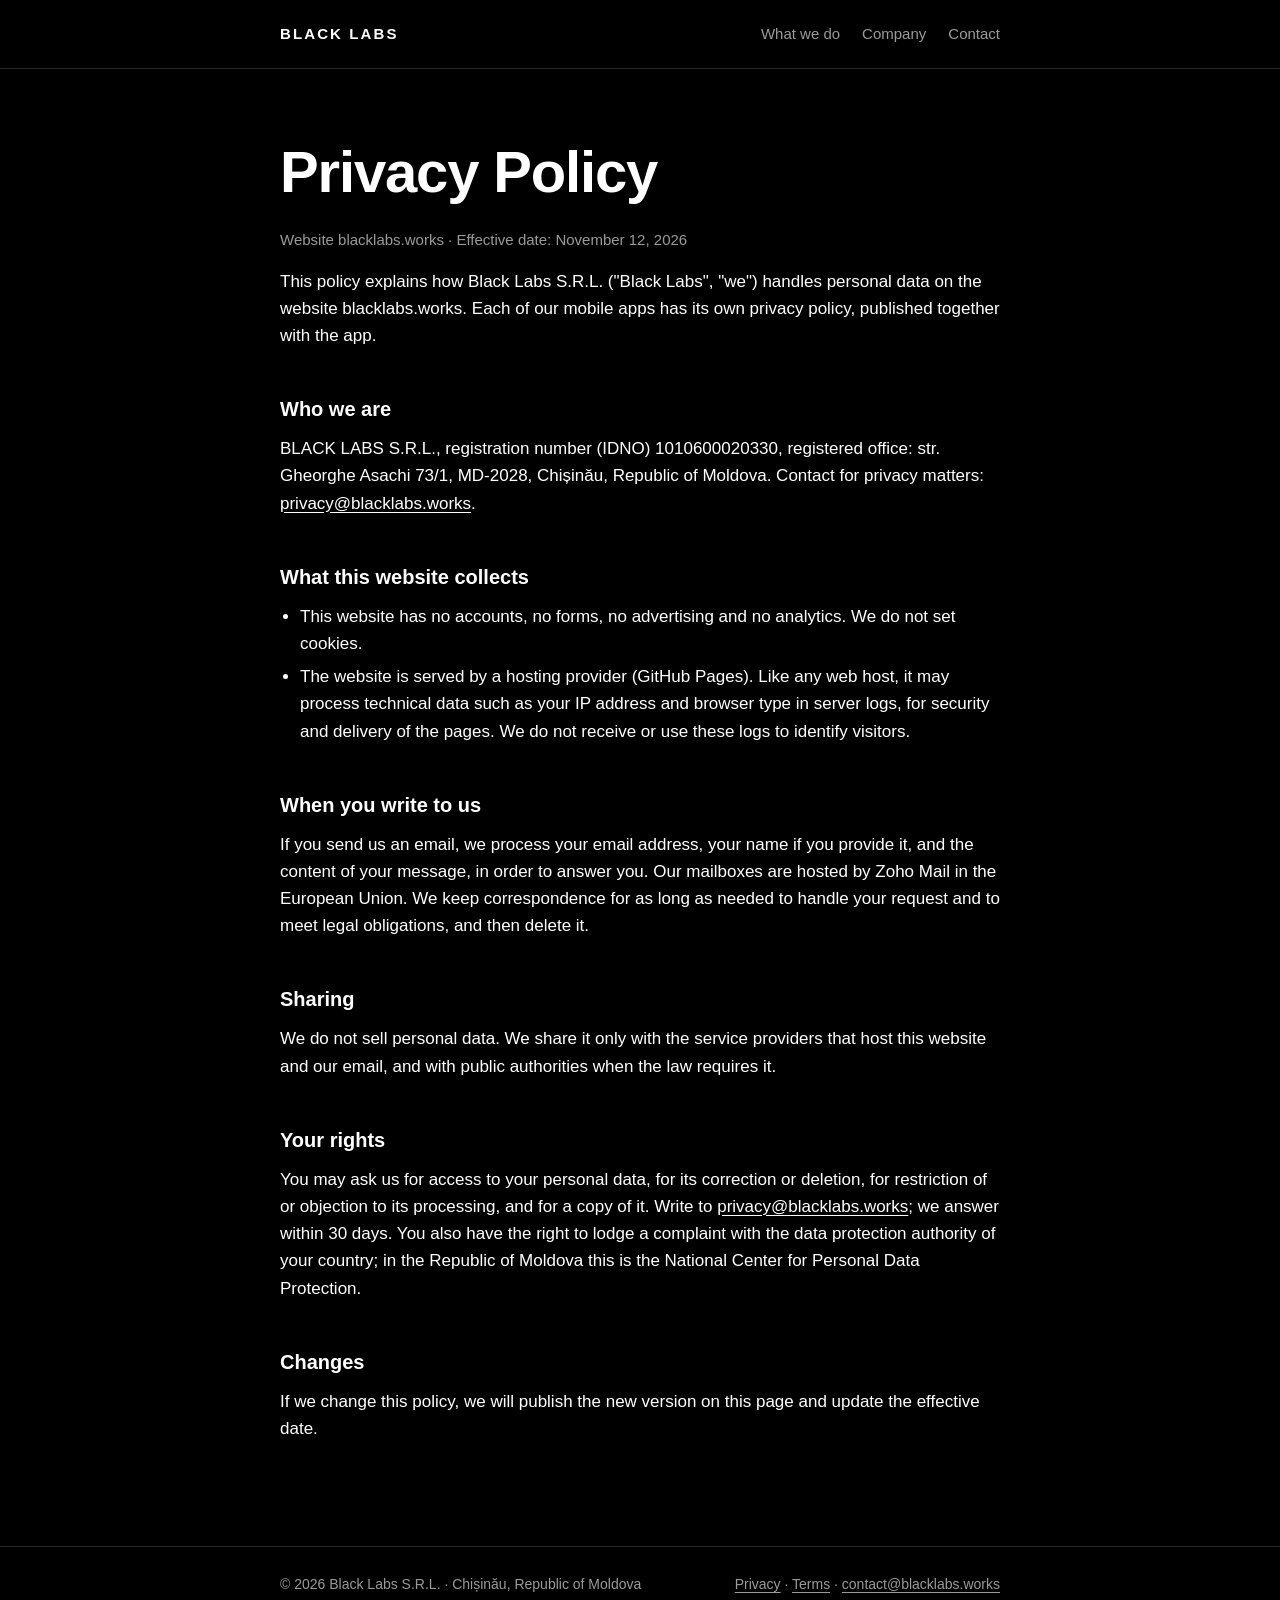
==== privacy/index.html @ fc976a8d "Company website: home, privacy, terms (static, no scripts, no cookies) Co-Authored-By: Claude Fable " ====
<!doctype html>
<html lang="en">
<head>
<meta charset="utf-8">
<meta name="viewport" content="width=device-width, initial-scale=1">
<title>Privacy Policy — Black Labs</title>
<meta name="description" content="Privacy policy of the blacklabs.works website, operated by Black Labs S.R.L.">
<link rel="canonical" href="https://blacklabs.works/privacy/">
<link rel="icon" href="/favicon.svg" type="image/svg+xml">
<link rel="stylesheet" href="/style.css">
</head>
<body>
<header><div class="wrap">
<a class="brand" href="/">Black Labs</a>
<nav aria-label="Main"><a href="/#what-we-do">What we do</a><a href="/#company">Company</a><a href="/#contact">Contact</a></nav>
</div></header>
<main class="doc"><div class="wrap">
<h1>Privacy Policy</h1>
<p class="meta">Website blacklabs.works · Effective date: November 12, 2026</p>
<p>This policy explains how Black Labs S.R.L. ("Black Labs", "we") handles personal data on the website blacklabs.works. Each of our mobile apps has its own privacy policy, published together with the app.</p>

<h2>Who we are</h2>
<p>BLACK LABS S.R.L., registration number (IDNO) 1010600020330, registered office: str. Gheorghe Asachi 73/1, MD-2028, Chișinău, Republic of Moldova. Contact for privacy matters: <a href="mailto:privacy@blacklabs.works">privacy@blacklabs.works</a>.</p>

<h2>What this website collects</h2>
<ul>
<li>This website has no accounts, no forms, no advertising and no analytics. We do not set cookies.</li>
<li>The website is served by a hosting provider (GitHub Pages). Like any web host, it may process technical data such as your IP address and browser type in server logs, for security and delivery of the pages. We do not receive or use these logs to identify visitors.</li>
</ul>

<h2>When you write to us</h2>
<p>If you send us an email, we process your email address, your name if you provide it, and the content of your message, in order to answer you. Our mailboxes are hosted by Zoho Mail in the European Union. We keep correspondence for as long as needed to handle your request and to meet legal obligations, and then delete it.</p>

<h2>Sharing</h2>
<p>We do not sell personal data. We share it only with the service providers that host this website and our email, and with public authorities when the law requires it.</p>

<h2>Your rights</h2>
<p>You may ask us for access to your personal data, for its correction or deletion, for restriction of or objection to its processing, and for a copy of it. Write to <a href="mailto:privacy@blacklabs.works">privacy@blacklabs.works</a>; we answer within 30 days. You also have the right to lodge a complaint with the data protection authority of your country; in the Republic of Moldova this is the National Center for Personal Data Protection.</p>

<h2>Changes</h2>
<p>If we change this policy, we will publish the new version on this page and update the effective date.</p>
</div></main>
<footer><div class="wrap">
<span>© 2026 Black Labs S.R.L. · Chișinău, Republic of Moldova</span>
<span><a href="/privacy/">Privacy</a> · <a href="/terms/">Terms</a> · <a href="mailto:contact@blacklabs.works">contact@blacklabs.works</a></span>
</div></footer>
</body>
</html>
---- style.css ----
:root{--bg:#000;--fg:#fff;--dim:#9a9a9a;--line:#262626}
*{box-sizing:border-box}
html{-webkit-text-size-adjust:100%}
body{margin:0;background:var(--bg);color:var(--fg);font:17px/1.6 -apple-system,BlinkMacSystemFont,"Segoe UI",Helvetica,Arial,sans-serif}
a{color:var(--fg);text-underline-offset:3px}
a:hover{color:var(--dim)}
.wrap{max-width:760px;margin:0 auto;padding:0 20px}
header{border-bottom:1px solid var(--line)}
header .wrap{display:flex;justify-content:space-between;align-items:center;gap:16px;padding-top:22px;padding-bottom:22px;flex-wrap:wrap}
.brand{font-weight:700;letter-spacing:.14em;text-transform:uppercase;text-decoration:none;font-size:15px}
nav{display:flex;gap:22px;flex-wrap:wrap}
nav a{text-decoration:none;color:var(--dim);font-size:15px}
nav a:hover,nav a[aria-current="page"]{color:var(--fg)}
main{padding:72px 0 88px}
h1{font-size:clamp(34px,7vw,58px);line-height:1.08;letter-spacing:-.02em;margin:0 0 24px;font-weight:700}
h2{font-size:13px;letter-spacing:.16em;text-transform:uppercase;color:var(--dim);font-weight:600;margin:64px 0 16px}
.doc h2{font-size:20px;letter-spacing:0;text-transform:none;color:var(--fg);margin:44px 0 10px}
p{margin:0 0 16px}
.lead{font-size:20px;color:#d6d6d6;max-width:620px}
.grid{display:grid;grid-template-columns:repeat(auto-fit,minmax(210px,1fr));gap:1px;background:var(--line);border:1px solid var(--line)}
.grid div{background:var(--bg);padding:22px}
.grid strong{display:block;margin-bottom:6px}
.grid span{color:var(--dim);font-size:15px}
dl{margin:0;display:grid;grid-template-columns:minmax(120px,190px) 1fr;border-top:1px solid var(--line)}
dt,dd{margin:0;padding:14px 0;border-bottom:1px solid var(--line)}
dt{color:var(--dim);font-size:15px}
ul{padding-left:20px;margin:0 0 16px}
li{margin-bottom:6px}
.meta{color:var(--dim);font-size:15px}
footer{border-top:1px solid var(--line);color:var(--dim);font-size:14px}
footer .wrap{padding-top:26px;padding-bottom:40px;display:flex;justify-content:space-between;gap:16px;flex-wrap:wrap}
footer a{color:var(--dim)}
@media (max-width:520px){dl{grid-template-columns:1fr}dt{border-bottom:0;padding-bottom:0}main{padding:48px 0 64px}}
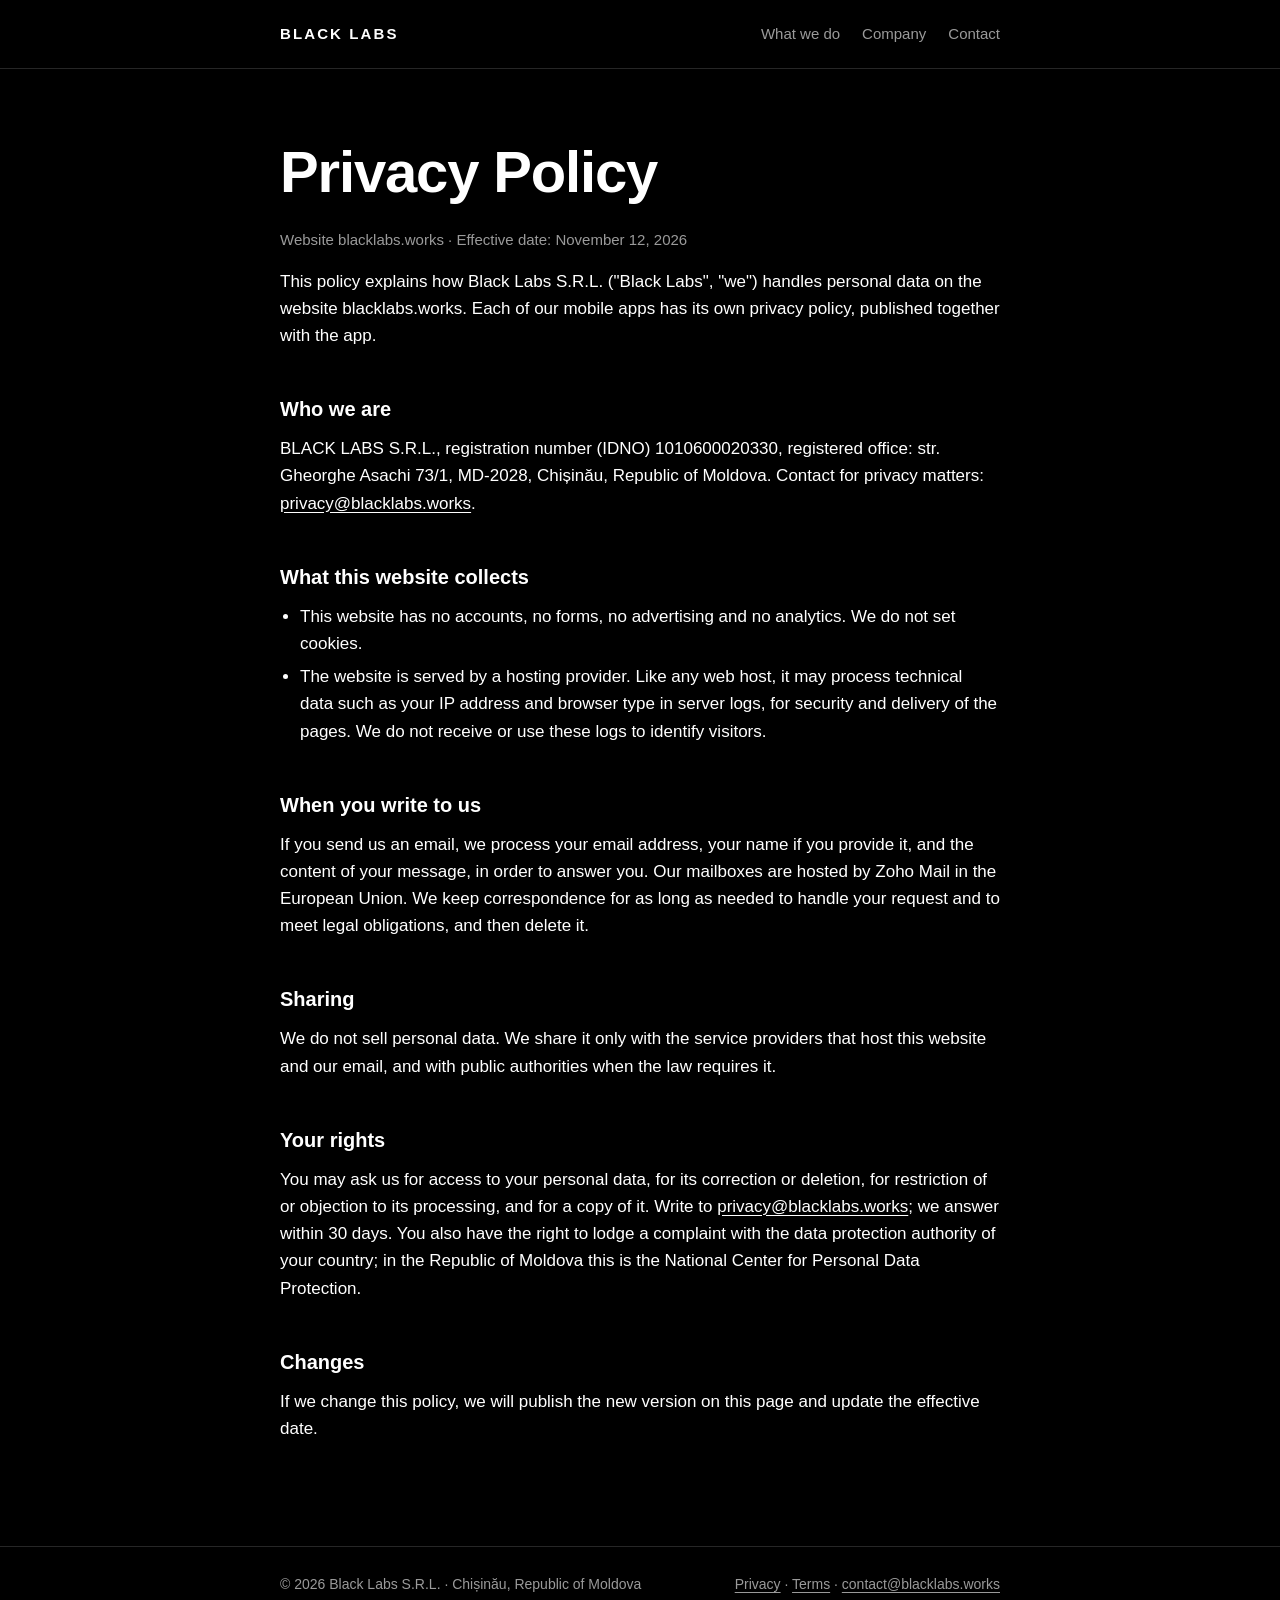
==== commit 9c575d3f: "Privacy: name the host generically Co-Authored-By: Claude Fable 5.2 <noreply@anthropic.com> Claude-S" ====
--- a/privacy/index.html
+++ b/privacy/index.html
@@ -25,7 +25,7 @@
 <h2>What this website collects</h2>
 <ul>
 <li>This website has no accounts, no forms, no advertising and no analytics. We do not set cookies.</li>
-<li>The website is served by a hosting provider (GitHub Pages). Like any web host, it may process technical data such as your IP address and browser type in server logs, for security and delivery of the pages. We do not receive or use these logs to identify visitors.</li>
+<li>The website is served by a hosting provider. Like any web host, it may process technical data such as your IP address and browser type in server logs, for security and delivery of the pages. We do not receive or use these logs to identify visitors.</li>
 </ul>
 
 <h2>When you write to us</h2>
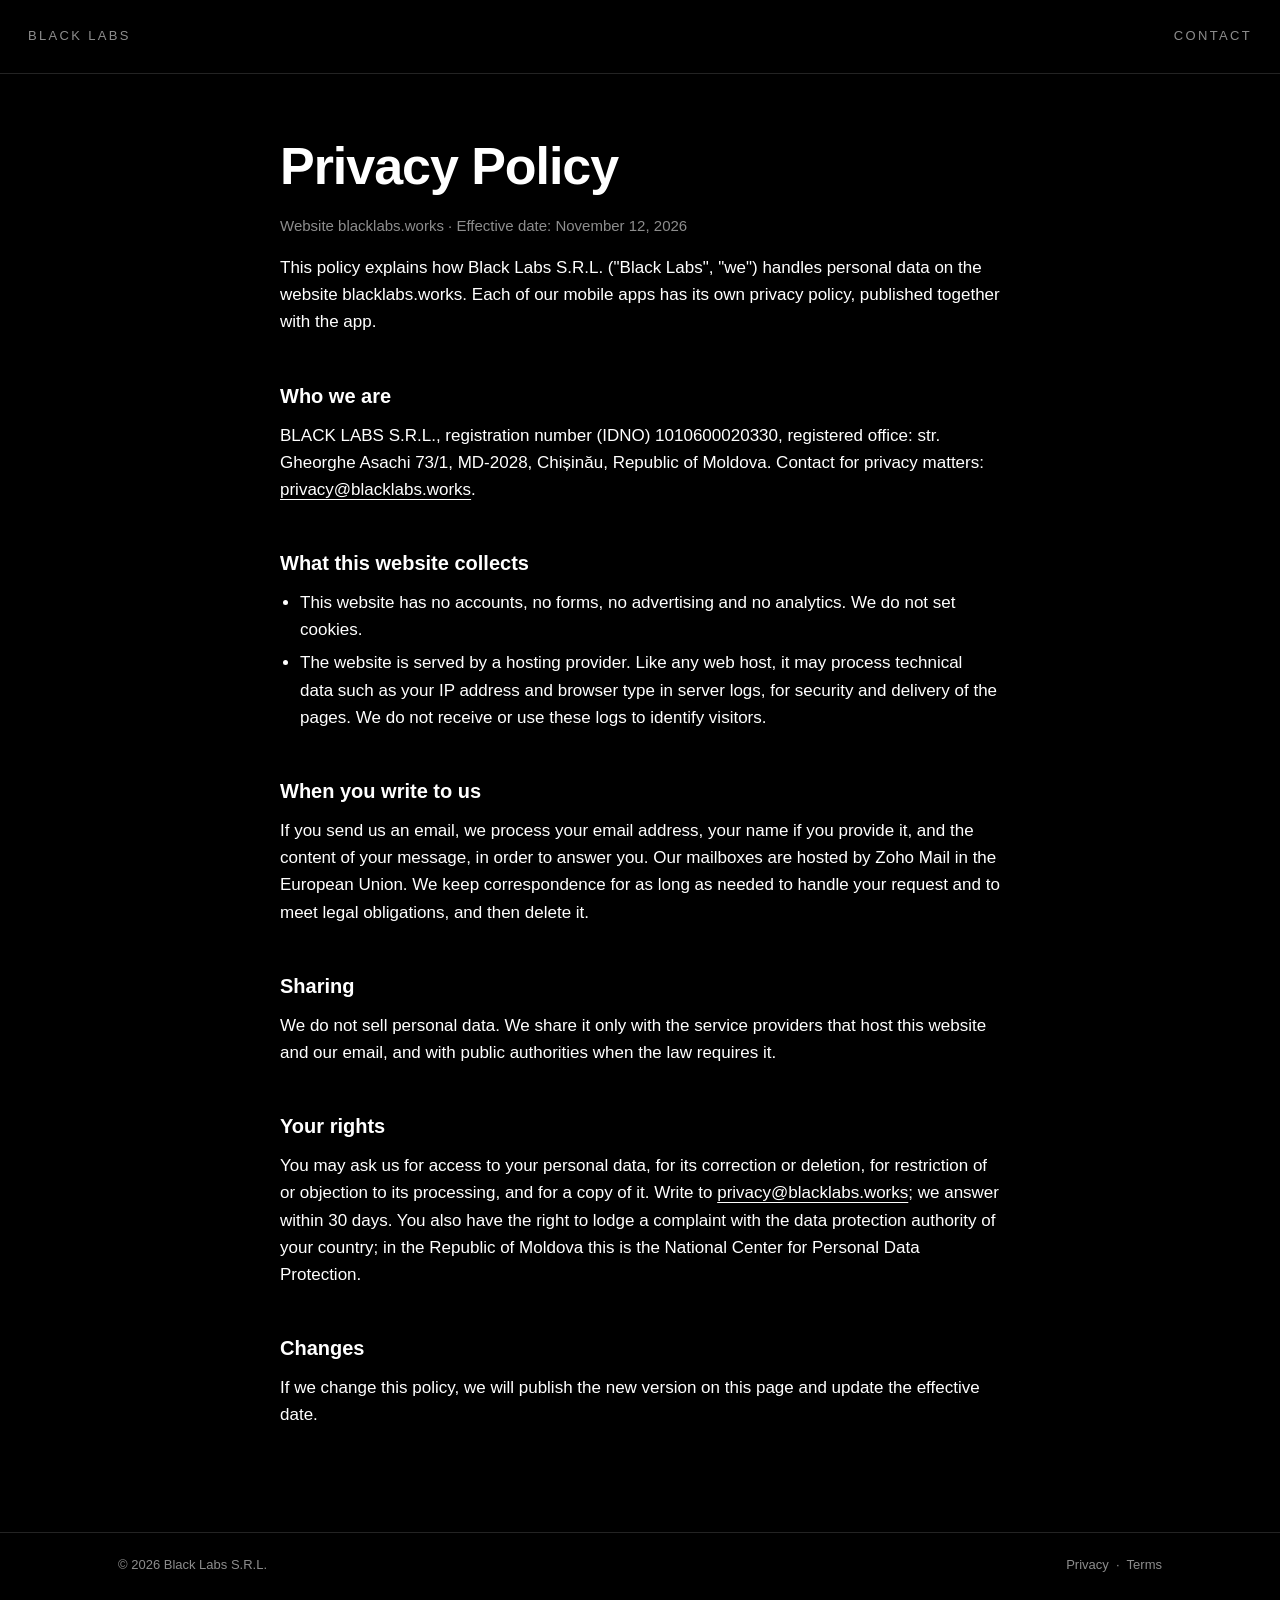
==== commit c8068963: "Home: centered portfolio-style hero; company details behind a toggle Co-Authored-By: Claude Fable 5." ====
--- a/privacy/index.html
+++ b/privacy/index.html
@@ -9,12 +9,9 @@
 <link rel="icon" href="/favicon.svg" type="image/svg+xml">
 <link rel="stylesheet" href="/style.css">
 </head>
-<body>
-<header><div class="wrap">
-<a class="brand" href="/">Black Labs</a>
-<nav aria-label="Main"><a href="/#what-we-do">What we do</a><a href="/#company">Company</a><a href="/#contact">Contact</a></nav>
-</div></header>
-<main class="doc"><div class="wrap">
+<body class="doc">
+<div class="top doc-top"><a href="/">Black Labs</a><a href="mailto:contact@blacklabs.works">Contact</a></div>
+<main><div class="wrap">
 <h1>Privacy Policy</h1>
 <p class="meta">Website blacklabs.works · Effective date: November 12, 2026</p>
 <p>This policy explains how Black Labs S.R.L. ("Black Labs", "we") handles personal data on the website blacklabs.works. Each of our mobile apps has its own privacy policy, published together with the app.</p>
@@ -40,9 +37,9 @@
 <h2>Changes</h2>
 <p>If we change this policy, we will publish the new version on this page and update the effective date.</p>
 </div></main>
-<footer><div class="wrap">
-<span>© 2026 Black Labs S.R.L. · Chișinău, Republic of Moldova</span>
-<span><a href="/privacy/">Privacy</a> · <a href="/terms/">Terms</a> · <a href="mailto:contact@blacklabs.works">contact@blacklabs.works</a></span>
+<footer><div class="in">
+<span>© 2026 Black Labs S.R.L.</span>
+<span><a href="/privacy/">Privacy</a> &nbsp;·&nbsp; <a href="/terms/">Terms</a></span>
 </div></footer>
 </body>
 </html>
--- a/style.css
+++ b/style.css
@@ -1,33 +1,60 @@
-:root{--bg:#000;--fg:#fff;--dim:#9a9a9a;--line:#262626}
+:root{--bg:#000;--fg:#fff;--dim:#8d8d8d;--line:#232323}
 *{box-sizing:border-box}
 html{-webkit-text-size-adjust:100%}
-body{margin:0;background:var(--bg);color:var(--fg);font:17px/1.6 -apple-system,BlinkMacSystemFont,"Segoe UI",Helvetica,Arial,sans-serif}
-a{color:var(--fg);text-underline-offset:3px}
+body{margin:0;background:var(--bg);color:var(--fg);font:17px/1.6 -apple-system,BlinkMacSystemFont,"Segoe UI",Helvetica,Arial,sans-serif;-webkit-font-smoothing:antialiased}
+a{color:var(--fg);text-underline-offset:4px}
 a:hover{color:var(--dim)}
 .wrap{max-width:760px;margin:0 auto;padding:0 20px}
-header{border-bottom:1px solid var(--line)}
-header .wrap{display:flex;justify-content:space-between;align-items:center;gap:16px;padding-top:22px;padding-bottom:22px;flex-wrap:wrap}
-.brand{font-weight:700;letter-spacing:.14em;text-transform:uppercase;text-decoration:none;font-size:15px}
-nav{display:flex;gap:22px;flex-wrap:wrap}
-nav a{text-decoration:none;color:var(--dim);font-size:15px}
-nav a:hover,nav a[aria-current="page"]{color:var(--fg)}
-main{padding:72px 0 88px}
-h1{font-size:clamp(34px,7vw,58px);line-height:1.08;letter-spacing:-.02em;margin:0 0 24px;font-weight:700}
-h2{font-size:13px;letter-spacing:.16em;text-transform:uppercase;color:var(--dim);font-weight:600;margin:64px 0 16px}
-.doc h2{font-size:20px;letter-spacing:0;text-transform:none;color:var(--fg);margin:44px 0 10px}
-p{margin:0 0 16px}
-.lead{font-size:20px;color:#d6d6d6;max-width:620px}
-.grid{display:grid;grid-template-columns:repeat(auto-fit,minmax(210px,1fr));gap:1px;background:var(--line);border:1px solid var(--line)}
-.grid div{background:var(--bg);padding:22px}
-.grid strong{display:block;margin-bottom:6px}
-.grid span{color:var(--dim);font-size:15px}
-dl{margin:0;display:grid;grid-template-columns:minmax(120px,190px) 1fr;border-top:1px solid var(--line)}
-dt,dd{margin:0;padding:14px 0;border-bottom:1px solid var(--line)}
-dt{color:var(--dim);font-size:15px}
-ul{padding-left:20px;margin:0 0 16px}
-li{margin-bottom:6px}
+
+/* home */
+.home{min-height:100vh;min-height:100svh;display:flex;flex-direction:column}
+.top{display:flex;justify-content:space-between;align-items:center;padding:26px 28px;font-size:13px;letter-spacing:.18em;text-transform:uppercase;color:var(--dim)}
+.top a{color:var(--dim);text-decoration:none}
+.top a:hover{color:var(--fg)}
+.hero{flex:1;display:flex;flex-direction:column;align-items:center;justify-content:center;text-align:center;padding:40px 20px 56px;position:relative;overflow:hidden}
+.hero::before{content:"";position:absolute;inset:0;background:radial-gradient(60% 50% at 50% 42%,rgba(255,255,255,.075),transparent 70%);pointer-events:none}
+.mark{position:relative;font-weight:700;letter-spacing:-.045em;line-height:.95;margin:0;font-size:clamp(44px,12.5vw,148px)}
+.mark span{color:var(--dim);font-weight:300}
+.rule{position:relative;width:56px;height:1px;background:var(--fg);margin:38px auto 30px;opacity:.9}
+.tags{position:relative;list-style:none;margin:0;padding:0;display:flex;flex-wrap:wrap;justify-content:center;gap:10px 34px;font-size:clamp(12px,1.5vw,14px);letter-spacing:.34em;text-transform:uppercase}
+.tags li{margin:0;padding-left:.34em}
+.sub{position:relative;max-width:520px;margin:30px auto 0;color:var(--dim);font-size:17px}
+.cta{position:relative;margin-top:40px;display:flex;gap:14px;flex-wrap:wrap;justify-content:center}
+.btn{display:inline-block;padding:13px 26px;border:1px solid var(--fg);border-radius:999px;text-decoration:none;font-size:13px;letter-spacing:.16em;text-transform:uppercase;color:var(--fg);background:transparent;cursor:pointer;font-family:inherit;line-height:1.2}
+.btn.solid{background:var(--fg);color:var(--bg)}
+.btn:hover{background:var(--fg);color:var(--bg)}
+.btn.solid:hover{background:transparent;color:var(--fg)}
+.btn:focus-visible,a:focus-visible,summary:focus-visible{outline:2px solid var(--fg);outline-offset:4px}
+
+details.co{border-top:1px solid var(--line)}
+details.co summary{list-style:none;cursor:pointer;text-align:center;padding:22px 20px;font-size:12px;letter-spacing:.24em;text-transform:uppercase;color:var(--dim)}
+details.co summary::-webkit-details-marker{display:none}
+details.co summary::after{content:" +";color:var(--fg)}
+details.co[open] summary::after{content:" –"}
+details.co summary:hover{color:var(--fg)}
+.cols{max-width:900px;margin:0 auto;padding:6px 24px 44px;display:grid;grid-template-columns:1fr 1fr;gap:28px 56px;font-size:15px}
+.cols h2{font-size:11px;letter-spacing:.24em;text-transform:uppercase;color:var(--dim);font-weight:600;margin:0 0 12px}
+.cols p{margin:0 0 6px}
+.cols .k{color:var(--dim)}
+
+footer{border-top:1px solid var(--line);color:var(--dim);font-size:13px}
+footer .in{max-width:1100px;margin:0 auto;padding:22px 28px 30px;display:flex;justify-content:space-between;gap:14px;flex-wrap:wrap}
+footer a{color:var(--dim);text-decoration:none}
+footer a:hover{color:var(--fg)}
+
+/* documents */
+.doc-top{border-bottom:1px solid var(--line)}
+.doc main{padding:64px 0 88px}
+.doc h1{font-size:clamp(32px,6vw,52px);line-height:1.08;letter-spacing:-.02em;margin:0 0 20px}
+.doc h2{font-size:20px;margin:44px 0 10px}
+.doc p{margin:0 0 16px}
+.doc ul{padding-left:20px;margin:0 0 16px}
+.doc li{margin-bottom:6px}
 .meta{color:var(--dim);font-size:15px}
-footer{border-top:1px solid var(--line);color:var(--dim);font-size:14px}
-footer .wrap{padding-top:26px;padding-bottom:40px;display:flex;justify-content:space-between;gap:16px;flex-wrap:wrap}
-footer a{color:var(--dim)}
-@media (max-width:520px){dl{grid-template-columns:1fr}dt{border-bottom:0;padding-bottom:0}main{padding:48px 0 64px}}
+
+@media (prefers-reduced-motion:no-preference){
+  .mark,.rule,.tags,.sub,.cta{animation:rise .9s cubic-bezier(.2,.7,.2,1) both}
+  .rule{animation-delay:.12s}.tags{animation-delay:.2s}.sub{animation-delay:.3s}.cta{animation-delay:.4s}
+  @keyframes rise{from{opacity:0;transform:translateY(14px)}to{opacity:1;transform:none}}
+}
+@media (max-width:640px){.cols{grid-template-columns:1fr}.top{padding:20px}.tags{gap:8px 22px;letter-spacing:.26em}footer .in{padding:20px}}
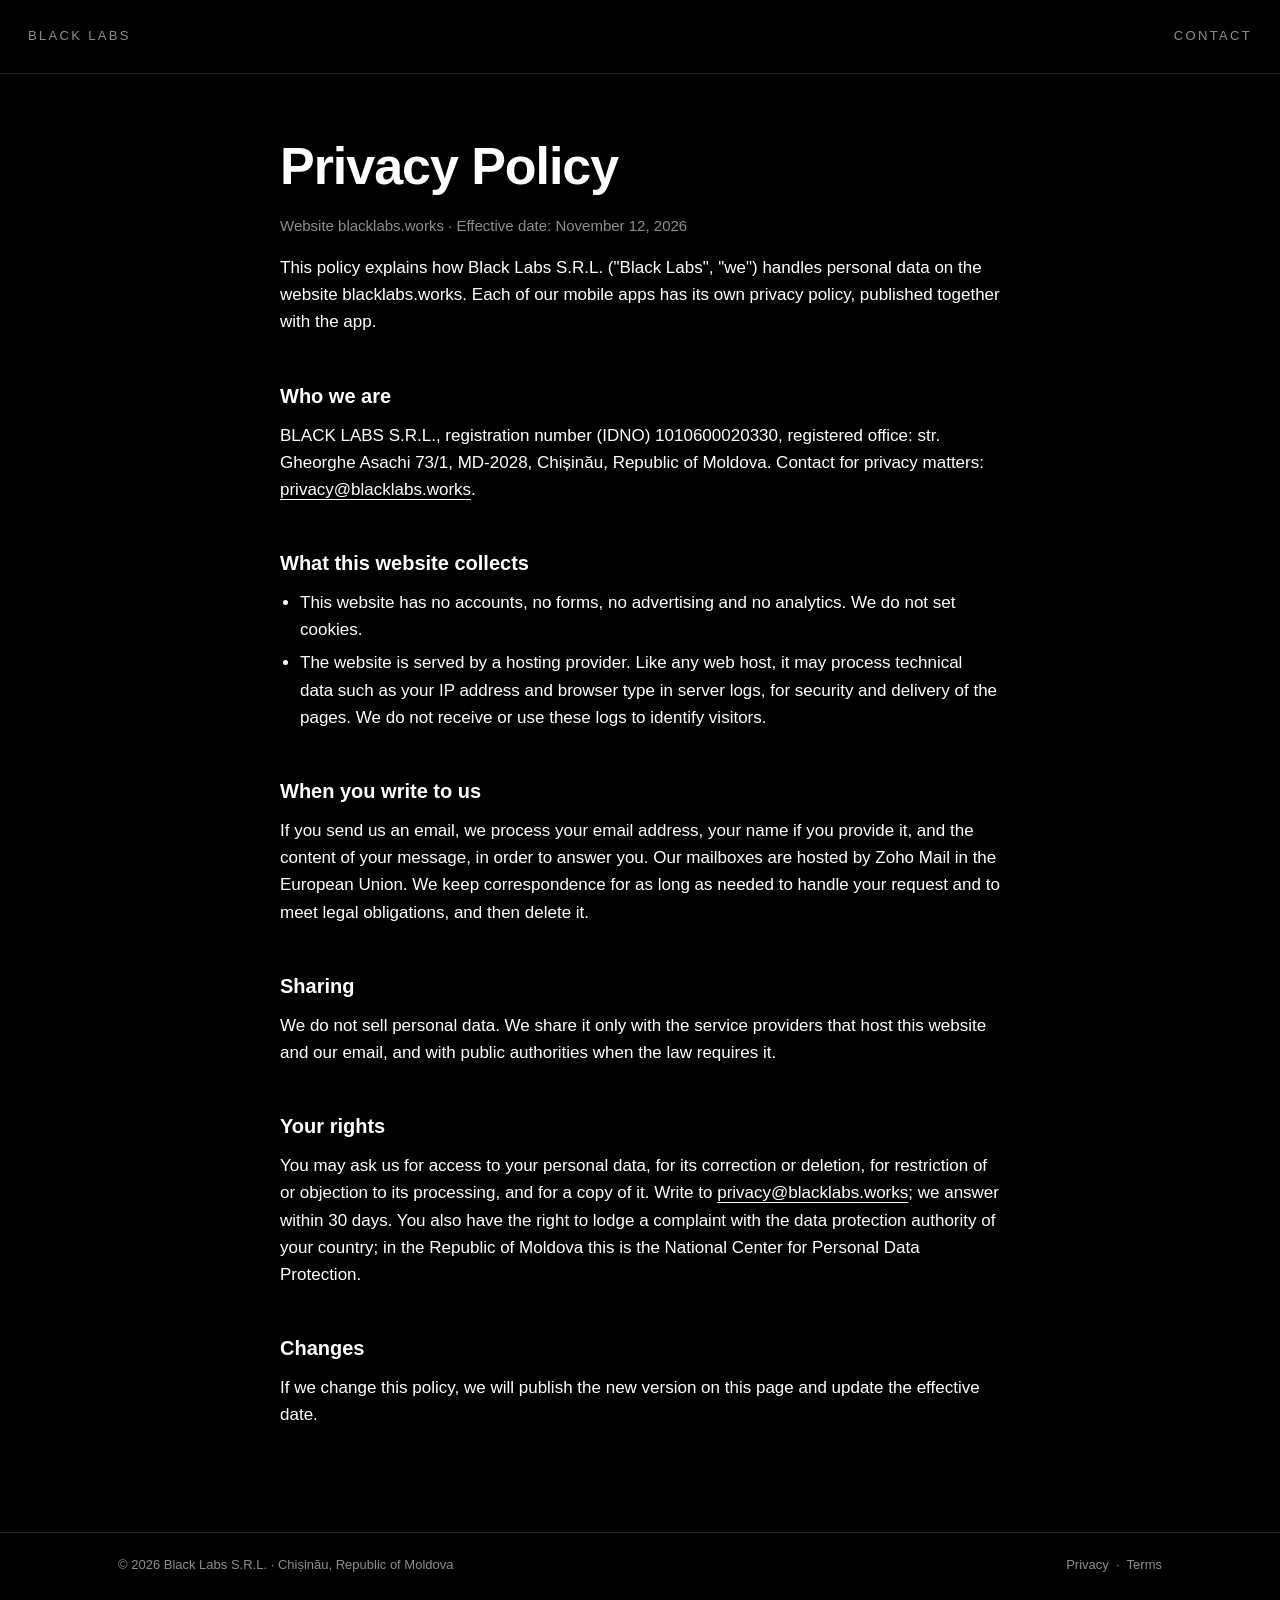
==== commit e23f85b0: "Home: company block removed (details stay in Privacy/Terms); single Contact button Co-Authored-By: C" ====
--- a/privacy/index.html
+++ b/privacy/index.html
@@ -38,7 +38,7 @@
 <p>If we change this policy, we will publish the new version on this page and update the effective date.</p>
 </div></main>
 <footer><div class="in">
-<span>© 2026 Black Labs S.R.L.</span>
+<span>© 2026 Black Labs S.R.L. · Chișinău, Republic of Moldova</span>
 <span><a href="/privacy/">Privacy</a> &nbsp;·&nbsp; <a href="/terms/">Terms</a></span>
 </div></footer>
 </body>
--- a/style.css
+++ b/style.css
@@ -32,9 +32,9 @@
 details.co summary::after{content:" +";color:var(--fg)}
 details.co[open] summary::after{content:" –"}
 details.co summary:hover{color:var(--fg)}
-.cols{max-width:900px;margin:0 auto;padding:6px 24px 44px;display:grid;grid-template-columns:1fr 1fr;gap:28px 56px;font-size:15px}
+.cols{max-width:900px;margin:0 auto;padding:6px 24px 40px;display:grid;grid-template-columns:1fr 1fr;gap:10px 56px;font-size:15px;justify-items:center}
 .cols h2{font-size:11px;letter-spacing:.24em;text-transform:uppercase;color:var(--dim);font-weight:600;margin:0 0 12px}
-.cols p{margin:0 0 6px}
+.cols p{margin:0}
 .cols .k{color:var(--dim)}
 
 footer{border-top:1px solid var(--line);color:var(--dim);font-size:13px}
